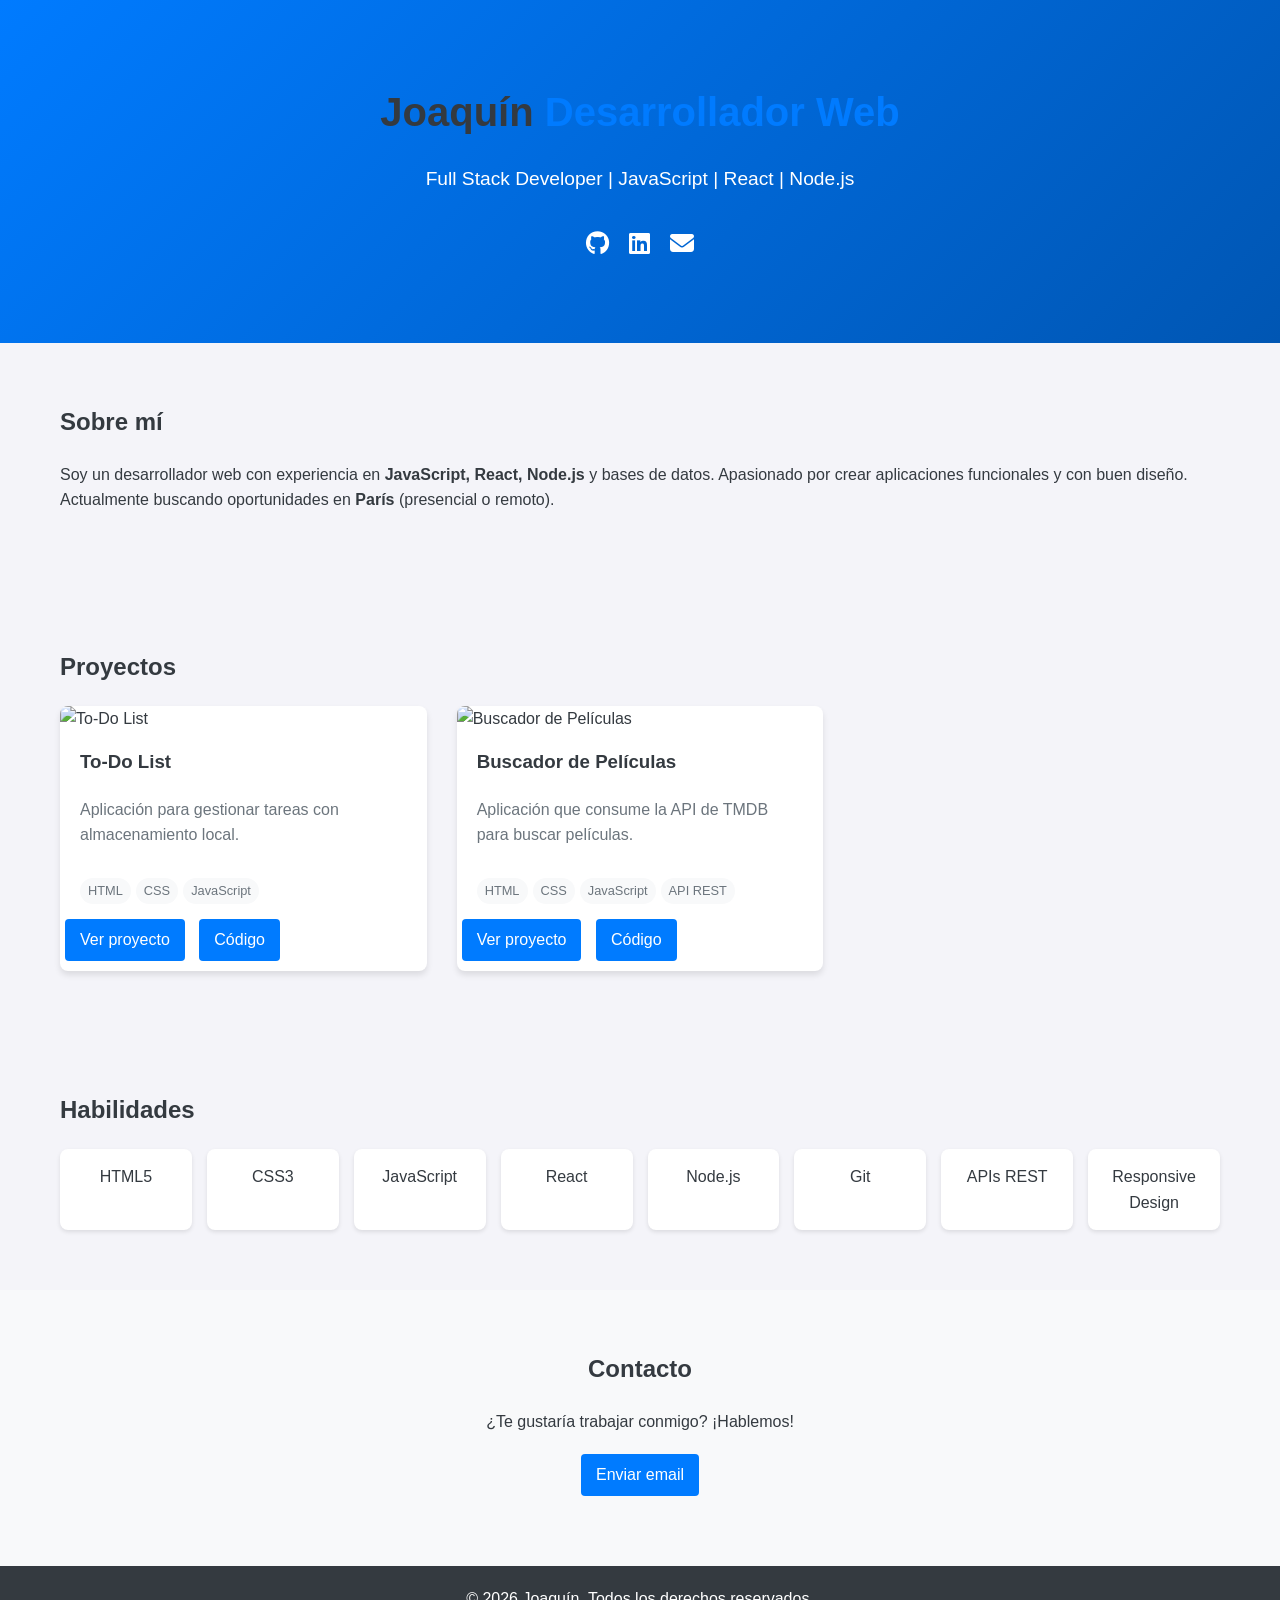
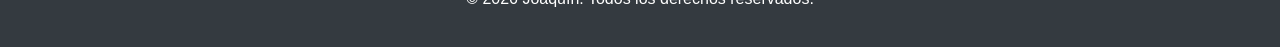
==== index.html @ b42f54ea "initial commit" ====
<!DOCTYPE html>
<html lang="es">
<head>
    <meta charset="UTF-8">
    <meta name="viewport" content="width=device-width, initial-scale=1.0">
    <title>Joaquín | Desarrollador Web</title>
    <link rel="stylesheet" href="styles/main.css">
    <link rel="stylesheet" href="https://cdnjs.cloudflare.com/ajax/libs/font-awesome/6.4.0/css/all.min.css">
</head>
<body>
    <header>
        <div class="container">
            <h1>Joaquín <span>Desarrollador Web</span></h1>
            <p>Full Stack Developer | JavaScript | React | Node.js</p>
            <div class="social-links">
                <a href="https://github.com/tu-usuario" target="_blank"><i class="fab fa-github"></i></a>
                <a href="https://linkedin.com/in/tu-perfil" target="_blank"><i class="fab fa-linkedin"></i></a>
                <a href="mailto:tu-email@example.com"><i class="fas fa-envelope"></i></a>
            </div>
        </div>
    </header>

    <section id="about" class="section">
        <div class="container">
            <h2>Sobre mí</h2>
            <p>
                Soy un desarrollador web con experiencia en <strong>JavaScript, React, Node.js</strong> y bases de datos.
                Apasionado por crear aplicaciones funcionales y con buen diseño.
                Actualmente buscando oportunidades en <strong>París</strong> (presencial o remoto).
            </p>
        </div>
    </section>

    <section id="projects" class="section">
        <div class="container">
            <h2>Proyectos</h2>
            <div class="projects-grid">
                <div class="project-card">
                    <img src="assets/todo-list-preview.jpg" alt="To-Do List">
                    <h3>To-Do List</h3>
                    <p>Aplicación para gestionar tareas con almacenamiento local.</p>
                    <div class="tech-tags">
                        <span>HTML</span>
                        <span>CSS</span>
                        <span>JavaScript</span>
                    </div>
                    <a href="projects/todo-list/index.html" class="btn" target="_blank">Ver proyecto</a>
                    <a href="https://github.com/tu-usuario/tu-repo/tree/main/projects/todo-list" class="btn" target="_blank">Código</a>
                </div>
                <div class="project-card">
                    <img src="assets/movie-search-preview.jpg" alt="Buscador de Películas">
                    <h3>Buscador de Películas</h3>
                    <p>Aplicación que consume la API de TMDB para buscar películas.</p>
                    <div class="tech-tags">
                        <span>HTML</span>
                        <span>CSS</span>
                        <span>JavaScript</span>
                        <span>API REST</span>
                    </div>
                    <a href="projects/movie-search/index.html" class="btn" target="_blank">Ver proyecto</a>
                    <a href="https://github.com/tu-usuario/tu-repo/tree/main/projects/movie-search" class="btn" target="_blank">Código</a>
                </div>
            </div>
        </div>
    </section>

    <section id="skills" class="section">
        <div class="container">
            <h2>Habilidades</h2>
            <div class="skills-grid">
                <div class="skill">HTML5</div>
                <div class="skill">CSS3</div>
                <div class="skill">JavaScript</div>
                <div class="skill">React</div>
                <div class="skill">Node.js</div>
                <div class="skill">Git</div>
                <div class="skill">APIs REST</div>
                <div class="skill">Responsive Design</div>
            </div>
        </div>
    </section>

    <section id="contact" class="section">
        <div class="container">
            <h2>Contacto</h2>
            <p>¿Te gustaría trabajar conmigo? ¡Hablemos!</p>
            <a href="mailto:tu-email@example.com" class="btn">Enviar email</a>
        </div>
    </section>

    <footer>
        <div class="container">
            <p>&copy; 2026 Joaquín. Todos los derechos reservados.</p>
        </div>
    </footer>
</body>
</html>
---- styles/main.css ----
/* Reset y variables */
:root {
    --primary-color: #007bff;
    --secondary-color: #6c757d;
    --light-color: #f8f9fa;
    --dark-color: #343a40;
    --success-color: #28a745;
}

* {
    margin: 0;
    padding: 0;
    box-sizing: border-box;
}

body {
    font-family: 'Segoe UI', Tahoma, Geneva, Verdana, sans-serif;
    line-height: 1.6;
    color: var(--dark-color);
    background-color: #f4f4f9;
}

.container {
    width: 100%;
    max-width: 1200px;
    margin: 0 auto;
    padding: 0 20px;
}

.section {
    padding: 60px 0;
}

h1, h2, h3 {
    margin-bottom: 20px;
    color: var(--dark-color);
}

h1 span {
    color: var(--primary-color);
}

p {
    margin-bottom: 15px;
}

/* Header */
header {
    background: linear-gradient(135deg, var(--primary-color), #0056b3);
    color: white;
    text-align: center;
    padding: 80px 0;
}

header h1 {
    font-size: 2.5rem;
}

header p {
    font-size: 1.2rem;
    margin-bottom: 30px;
}

.social-links {
    display: flex;
    justify-content: center;
    gap: 20px;
}

.social-links a {
    color: white;
    font-size: 1.5rem;
    transition: transform 0.3s;
}

.social-links a:hover {
    transform: translateY(-5px);
}

/* Proyectos */
.projects-grid {
    display: grid;
    grid-template-columns: repeat(auto-fill, minmax(300px, 1fr));
    gap: 30px;
}

.project-card {
    background: white;
    border-radius: 8px;
    overflow: hidden;
    box-shadow: 0 4px 6px rgba(0, 0, 0, 0.1);
    transition: transform 0.3s;
}

.project-card:hover {
    transform: translateY(-10px);
}

.project-card img {
    width: 100%;
    height: 200px;
    object-fit: cover;
}

.project-card h3 {
    padding: 15px 20px 0;
}

.project-card p {
    padding: 0 20px 15px;
    color: var(--secondary-color);
}

.tech-tags {
    display: flex;
    flex-wrap: wrap;
    gap: 5px;
    padding: 0 20px 15px;
}

.tech-tags span {
    background: var(--light-color);
    padding: 3px 8px;
    border-radius: 20px;
    font-size: 0.8rem;
    color: var(--secondary-color);
}

.btn {
    display: inline-block;
    background: var(--primary-color);
    color: white;
    padding: 8px 15px;
    border-radius: 4px;
    text-decoration: none;
    margin: 0 5px 10px;
    transition: background 0.3s;
}

.btn:hover {
    background: #0056b3;
}

/* Habilidades */
.skills-grid {
    display: grid;
    grid-template-columns: repeat(auto-fill, minmax(120px, 1fr));
    gap: 15px;
}

.skill {
    background: white;
    padding: 15px;
    border-radius: 8px;
    text-align: center;
    box-shadow: 0 2px 4px rgba(0, 0, 0, 0.1);
    transition: transform 0.3s;
}

.skill:hover {
    transform: scale(1.05);
}

/* Contacto */
#contact {
    text-align: center;
    background: var(--light-color);
}

#contact p {
    margin-bottom: 20px;
}

/* Footer */
footer {
    text-align: center;
    padding: 20px 0;
    background: var(--dark-color);
    color: white;
}
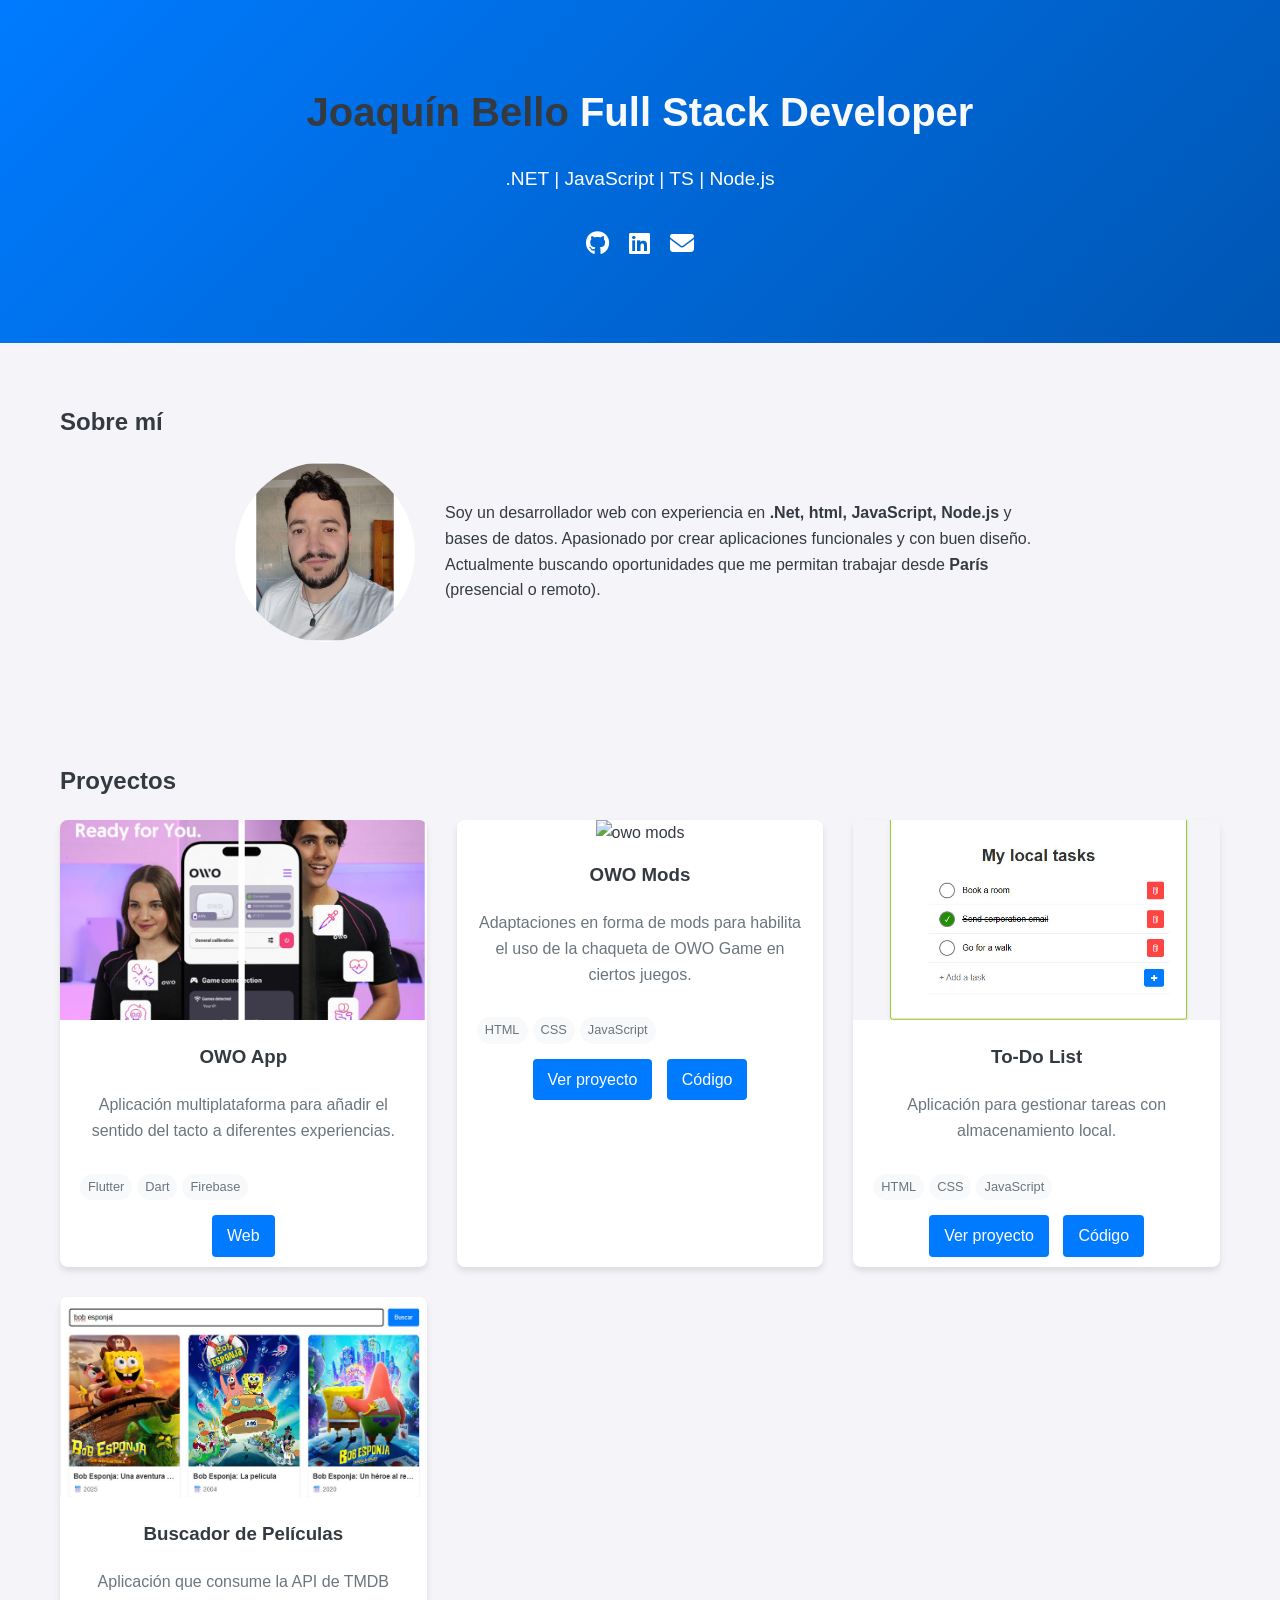
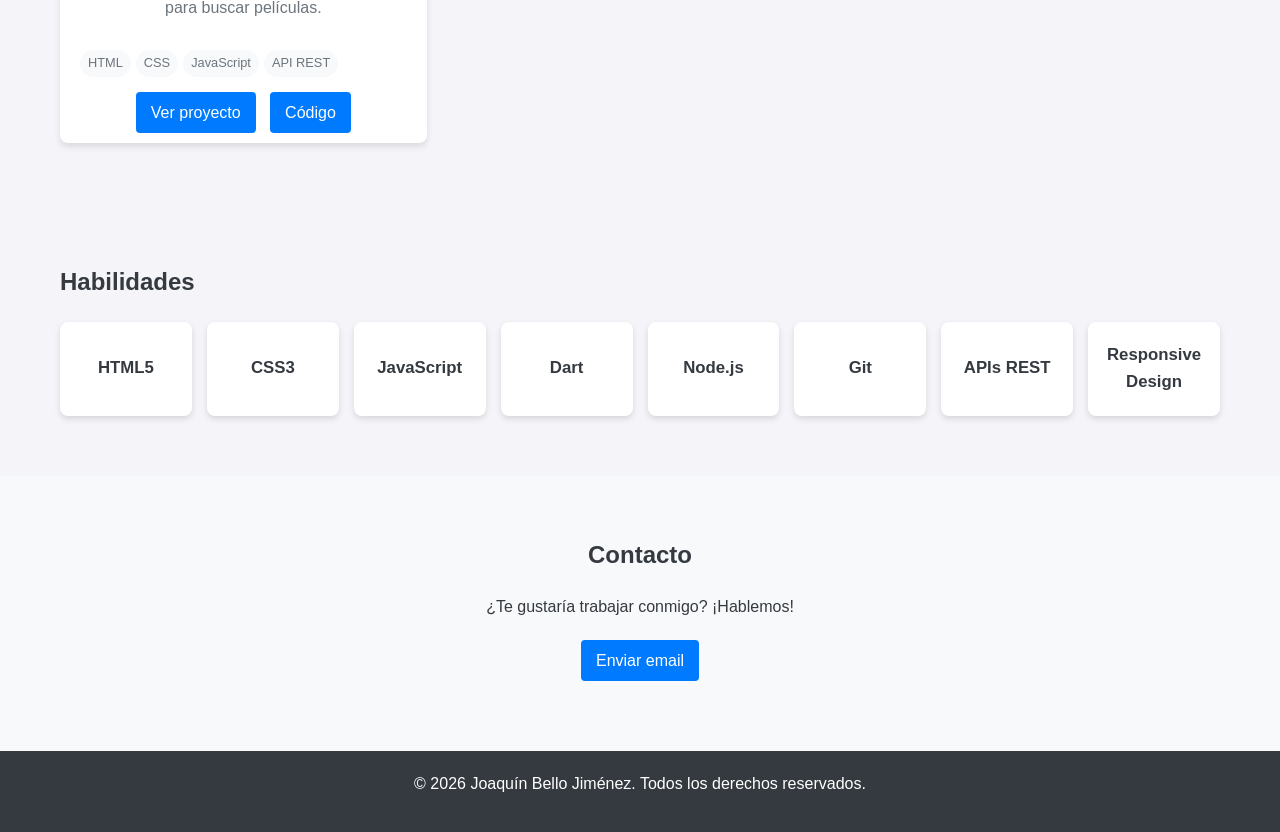
==== commit 44ce69af: "feat: include images" ====
--- a/index.html
+++ b/index.html
@@ -10,11 +10,11 @@
 <body>
     <header>
         <div class="container">
-            <h1>Joaquín <span>Desarrollador Web</span></h1>
-            <p>Full Stack Developer | JavaScript | React | Node.js</p>
+            <h1>Joaquín Bello <span>Full Stack Developer</span></h1>
+            <p>.NET | JavaScript | TS | Node.js</p>
             <div class="social-links">
-                <a href="https://github.com/tu-usuario" target="_blank"><i class="fab fa-github"></i></a>
-                <a href="https://linkedin.com/in/tu-perfil" target="_blank"><i class="fab fa-linkedin"></i></a>
+                <a href="https://github.com/JoaquinBelloJimenez" target="_blank"><i class="fab fa-github"></i></a>
+                <a href="https://www.linkedin.com/in/joaqu%C3%ADn-bello-jim%C3%A9nez-161103175/" target="_blank"><i class="fab fa-linkedin"></i></a>
                 <a href="mailto:tu-email@example.com"><i class="fas fa-envelope"></i></a>
             </div>
         </div>
@@ -23,11 +23,14 @@
     <section id="about" class="section">
         <div class="container">
             <h2>Sobre mí</h2>
-            <p>
-                Soy un desarrollador web con experiencia en <strong>JavaScript, React, Node.js</strong> y bases de datos.
-                Apasionado por crear aplicaciones funcionales y con buen diseño.
-                Actualmente buscando oportunidades en <strong>París</strong> (presencial o remoto).
-            </p>
+            <div class="about-content">
+                <img src="assets/profile-pic.png" alt="OWO App">
+                <p>
+                    Soy un desarrollador web con experiencia en <strong>.Net, html, JavaScript, Node.js</strong> y bases de datos.
+                    Apasionado por crear aplicaciones funcionales y con buen diseño.
+                    Actualmente buscando oportunidades que me permitan trabajar desde <strong>París</strong> (presencial o remoto).
+                </p>
+            </div>
         </div>
     </section>
 
@@ -35,6 +38,29 @@
         <div class="container">
             <h2>Proyectos</h2>
             <div class="projects-grid">
+                <div class="project-card">
+                    <img src="assets/owo-app-preview.jpg" alt="owo app">
+                    <h3>OWO App</h3>
+                    <p>Aplicación multiplataforma para añadir el sentido del tacto a diferentes experiencias.</p>
+                    <div class="tech-tags">
+                        <span>Flutter</span>
+                        <span>Dart</span>
+                        <span>Firebase</span>
+                    </div>
+                    <a href="https://owogame.com/" class="btn" target="_blank">Web</a>
+                </div>
+                <div class="project-card">
+                    <img src="assets/owo-mods-preview.jpg" alt="owo mods">
+                    <h3>OWO Mods</h3>
+                    <p>Adaptaciones en forma de mods para habilita el uso de la chaqueta de OWO Game en ciertos juegos.</p>
+                    <div class="tech-tags">
+                        <span>HTML</span>
+                        <span>CSS</span>
+                        <span>JavaScript</span>
+                    </div>
+                    <a href="projects/todo-list/index.html" class="btn" target="_blank">Ver proyecto</a>
+                    <a href="https://github.com/OWODevelopers" class="btn" target="_blank">Código</a>
+                </div>
                 <div class="project-card">
                     <img src="assets/todo-list-preview.jpg" alt="To-Do List">
                     <h3>To-Do List</h3>
@@ -71,7 +97,7 @@
                 <div class="skill">HTML5</div>
                 <div class="skill">CSS3</div>
                 <div class="skill">JavaScript</div>
-                <div class="skill">React</div>
+                <div class="skill">Dart</div>
                 <div class="skill">Node.js</div>
                 <div class="skill">Git</div>
                 <div class="skill">APIs REST</div>
@@ -89,9 +115,9 @@
     </section>
 
     <footer>
-        <div class="container">
-            <p>&copy; 2026 Joaquín. Todos los derechos reservados.</p>
-        </div>
+        <address>
+            <p>&copy; 2026 Joaquín Bello Jiménez. Todos los derechos reservados.</p>
+        </address>
     </footer>
 </body>
 </html>
--- a/styles/main.css
+++ b/styles/main.css
@@ -37,7 +37,13 @@
 }
 
 h1 span {
-    color: var(--primary-color);
+    color: var(--light-color);
+}
+
+@media (max-width: 600px) {
+    header h1 span {
+        display: block;
+    }
 }
 
 p {
@@ -75,6 +81,34 @@
 
 .social-links a:hover {
     transform: translateY(-5px);
+}
+
+/* Sobre mí */
+#about .about-content {
+    display: flex;
+    align-items: center;
+    justify-content: center;
+    gap: 30px;
+}
+
+#about .about-content img {
+    width: 180px;
+    height: 180px;
+    border-radius: 50%;
+    object-fit: cover;
+    flex-shrink: 0;
+}
+
+#about .about-content p {
+    margin: 0;
+    max-width: 600px;
+}
+
+@media (max-width: 600px) {
+    #about .about-content {
+        flex-direction: column;
+        text-align: center;
+    }
 }
 
 /* Proyectos */
@@ -90,6 +124,7 @@
     overflow: hidden;
     box-shadow: 0 4px 6px rgba(0, 0, 0, 0.1);
     transition: transform 0.3s;
+    text-align: center;
 }
 
 .project-card:hover {
@@ -150,11 +185,18 @@
 
 .skill {
     background: white;
-    padding: 15px;
+    padding: 20px 15px;
     border-radius: 8px;
     text-align: center;
-    box-shadow: 0 2px 4px rgba(0, 0, 0, 0.1);
-    transition: transform 0.3s;
+    font-weight: 600;
+    font-size: 1.05rem;
+    color: var(--dark-color);
+    box-shadow: 0 3px 6px rgba(0, 0, 0, 0.12);
+    transition: transform 0.3s, box-shadow 0.3s;
+    display: flex;
+    align-items: center;
+    justify-content: center;
+    min-height: 80px;
 }
 
 .skill:hover {
@@ -177,4 +219,8 @@
     padding: 20px 0;
     background: var(--dark-color);
     color: white;
+}
+
+address{
+    font-style: normal;
 }
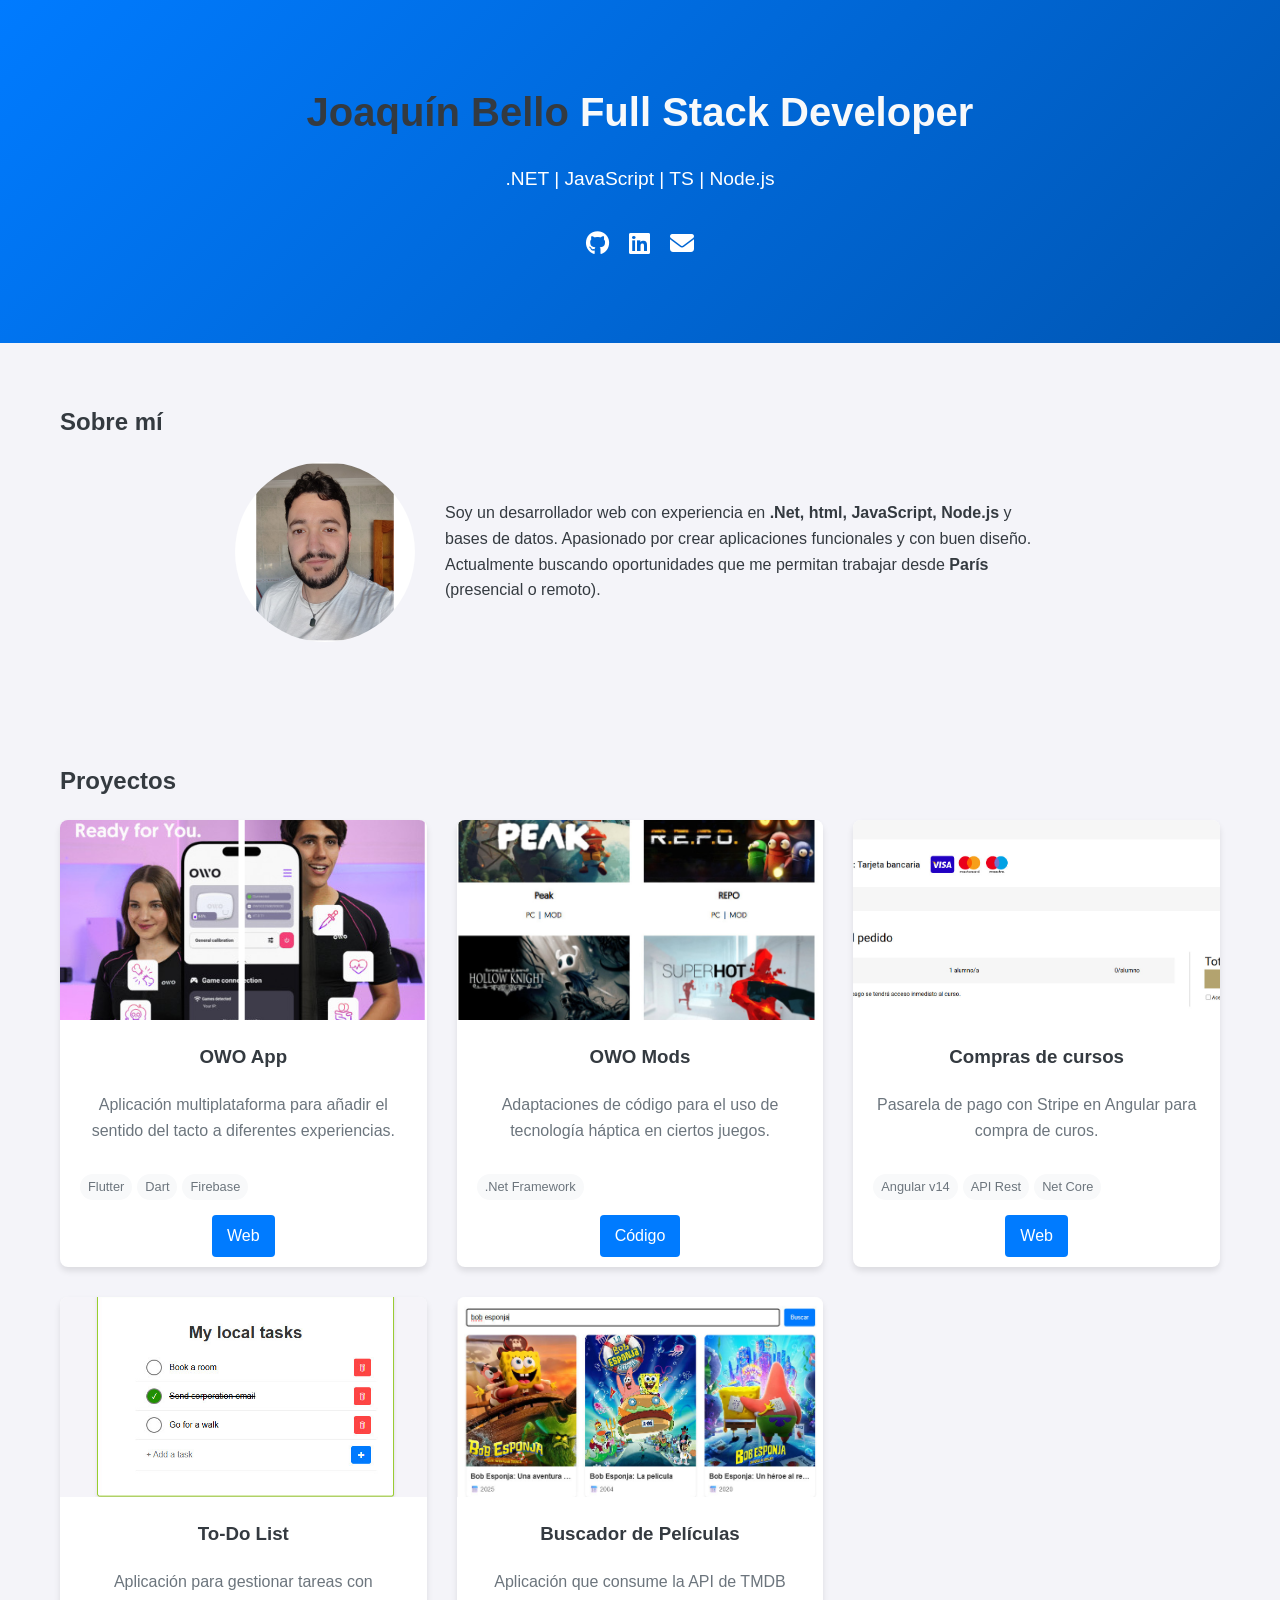
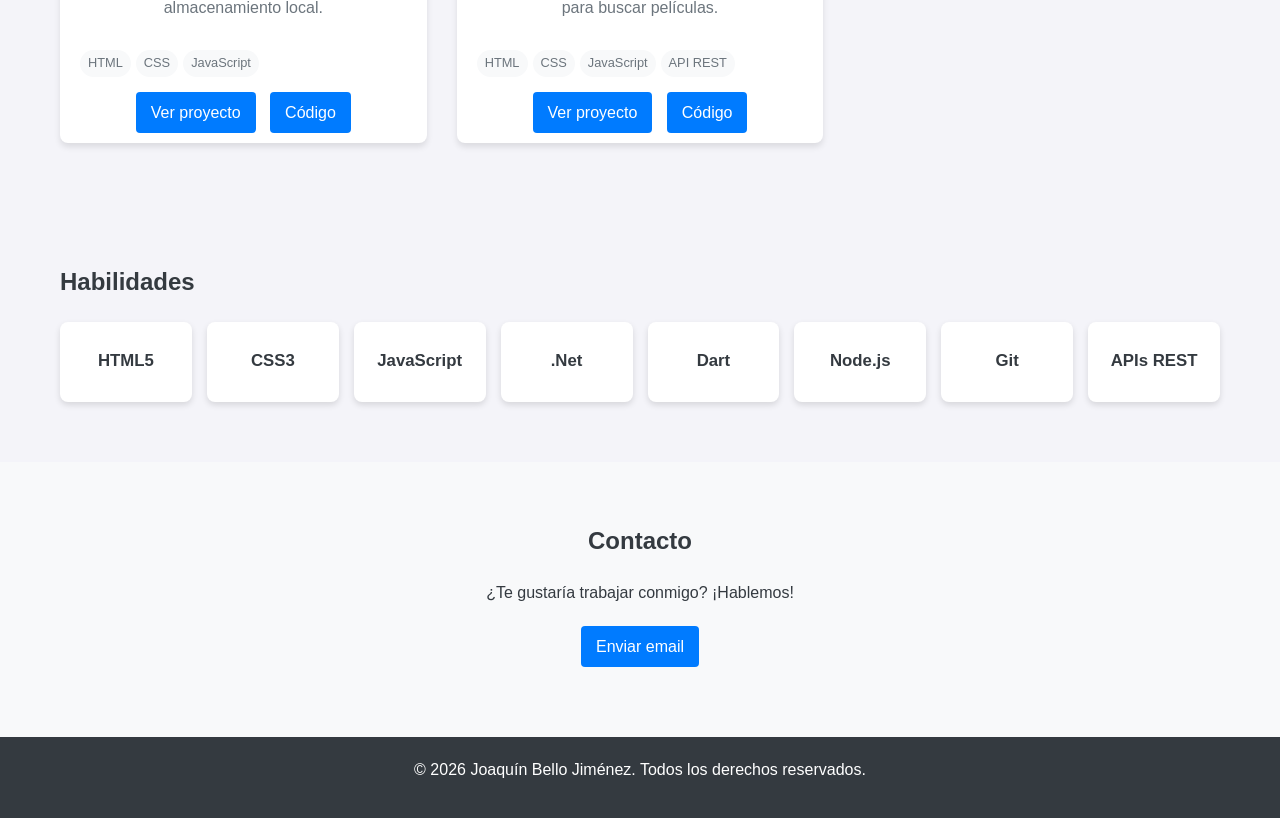
==== commit a488c758: "chore: add more projects" ====
--- a/index.html
+++ b/index.html
@@ -52,14 +52,22 @@
                 <div class="project-card">
                     <img src="assets/owo-mods-preview.jpg" alt="owo mods">
                     <h3>OWO Mods</h3>
-                    <p>Adaptaciones en forma de mods para habilita el uso de la chaqueta de OWO Game en ciertos juegos.</p>
+                    <p>Adaptaciones de código para el uso de tecnología háptica en ciertos juegos.</p>
                     <div class="tech-tags">
-                        <span>HTML</span>
-                        <span>CSS</span>
-                        <span>JavaScript</span>
+                        <span>.Net Framework</span>
                     </div>
-                    <a href="projects/todo-list/index.html" class="btn" target="_blank">Ver proyecto</a>
                     <a href="https://github.com/OWODevelopers" class="btn" target="_blank">Código</a>
+                </div>
+                <div class="project-card">
+                    <img src="assets/digital-preventor-preview.jpg" alt="digital preventor">
+                    <h3>Compras de cursos</h3>
+                    <p>Pasarela de pago con Stripe en Angular para compra de curos.</p>
+                    <div class="tech-tags">
+                        <span>Angular v14</span>
+                        <span>API Rest</span>
+                        <span>Net Core</span>
+                    </div>
+                    <a href="https://www.digitalpreventor.com" class="btn" target="_blank">Web</a>
                 </div>
                 <div class="project-card">
                     <img src="assets/todo-list-preview.jpg" alt="To-Do List">
@@ -97,11 +105,11 @@
                 <div class="skill">HTML5</div>
                 <div class="skill">CSS3</div>
                 <div class="skill">JavaScript</div>
+                <div class="skill">.Net</div>
                 <div class="skill">Dart</div>
                 <div class="skill">Node.js</div>
                 <div class="skill">Git</div>
                 <div class="skill">APIs REST</div>
-                <div class="skill">Responsive Design</div>
             </div>
         </div>
     </section>
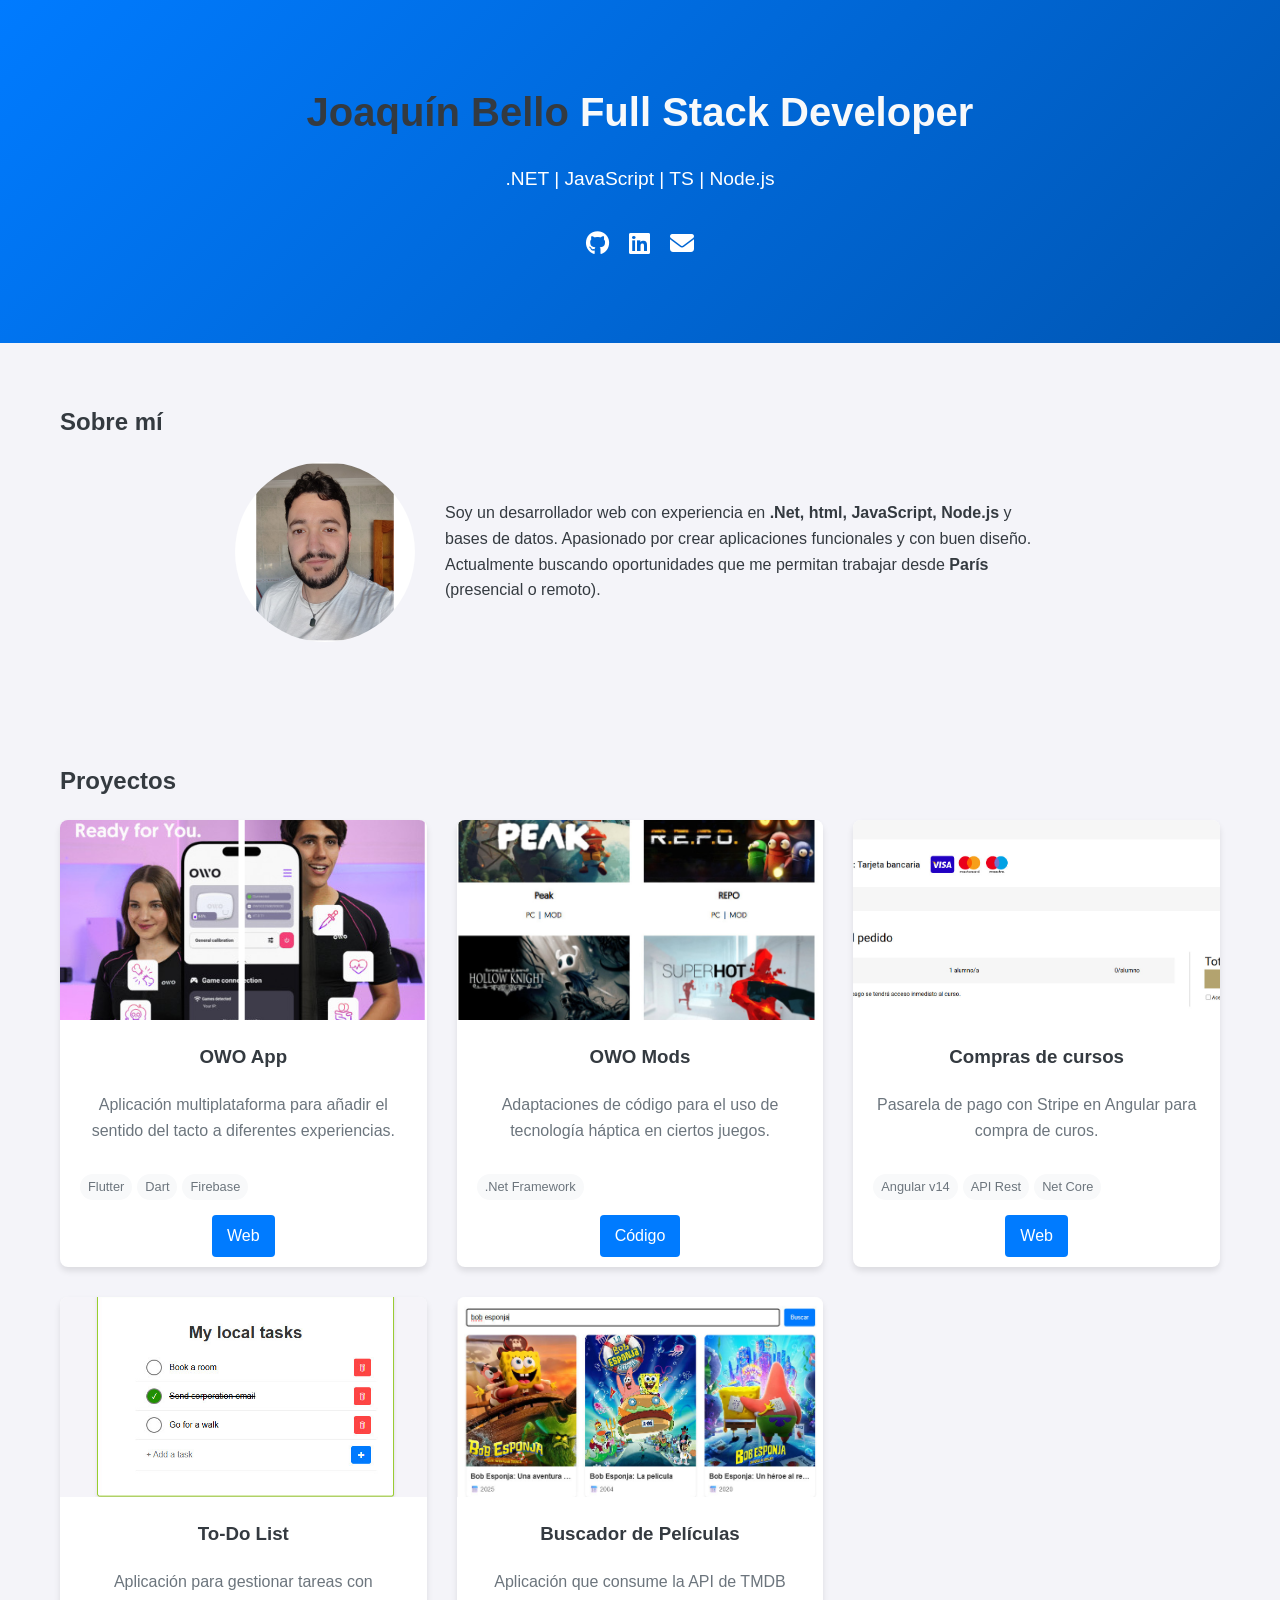
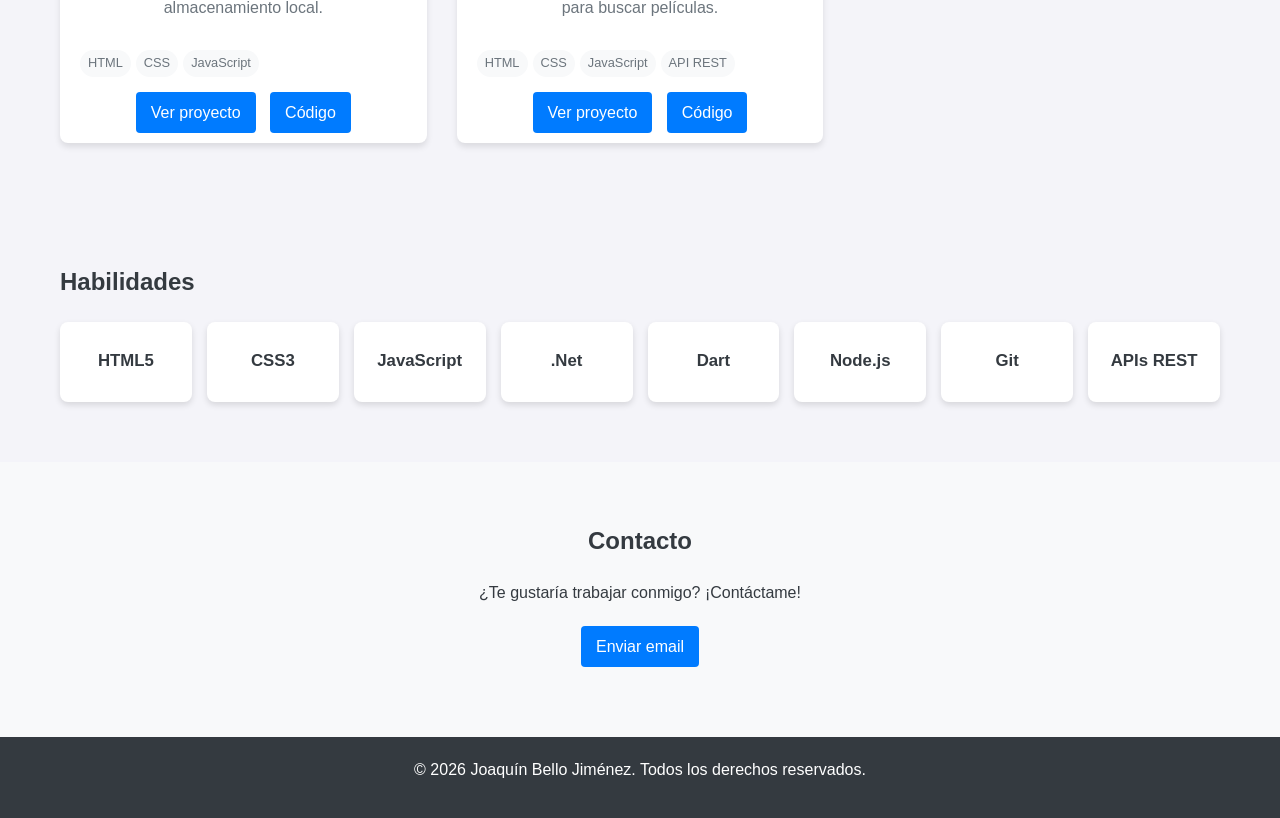
==== commit 8089ac9d: "chore: add email" ====
--- a/index.html
+++ b/index.html
@@ -15,7 +15,7 @@
             <div class="social-links">
                 <a href="https://github.com/JoaquinBelloJimenez" target="_blank"><i class="fab fa-github"></i></a>
                 <a href="https://www.linkedin.com/in/joaqu%C3%ADn-bello-jim%C3%A9nez-161103175/" target="_blank"><i class="fab fa-linkedin"></i></a>
-                <a href="mailto:tu-email@example.com"><i class="fas fa-envelope"></i></a>
+                <a href="mailto:joaquinbj@proton.me"><i class="fas fa-envelope"></i></a>
             </div>
         </div>
     </header>
@@ -117,8 +117,8 @@
     <section id="contact" class="section">
         <div class="container">
             <h2>Contacto</h2>
-            <p>¿Te gustaría trabajar conmigo? ¡Hablemos!</p>
-            <a href="mailto:tu-email@example.com" class="btn">Enviar email</a>
+            <p>¿Te gustaría trabajar conmigo? ¡Contáctame!</p>
+            <a href="mailto:joaquinbj@proton.me" class="btn">Enviar email</a>
         </div>
     </section>
 
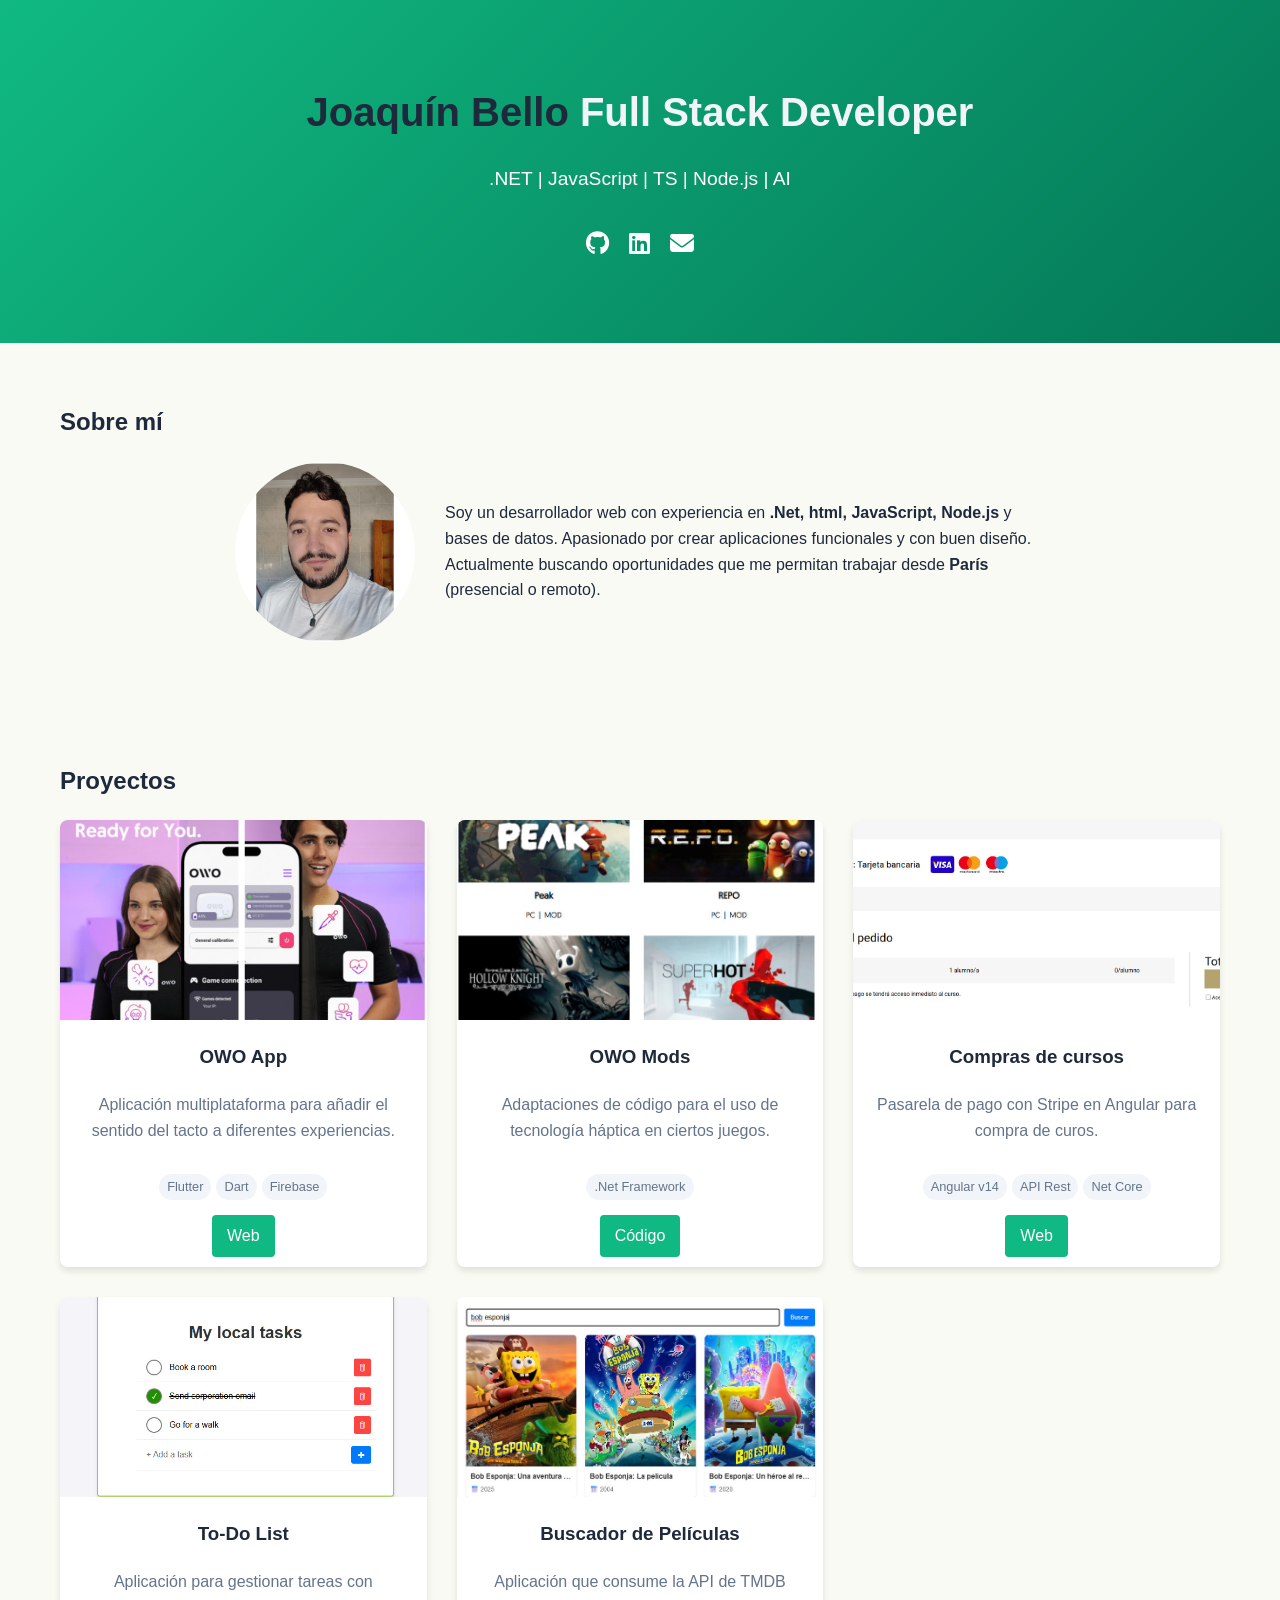
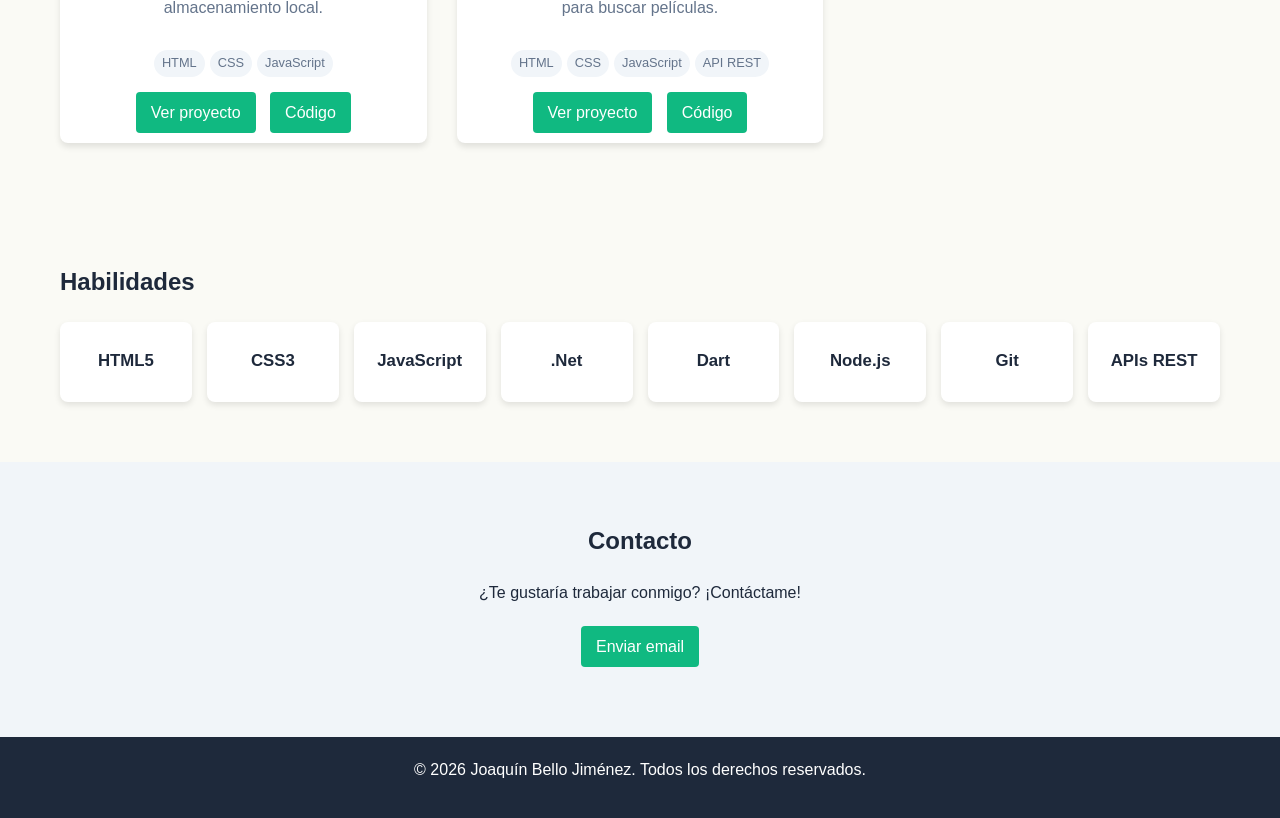
==== commit 72df6e02: "feat: aria and style update" ====
--- a/index.html
+++ b/index.html
@@ -1,131 +1,143 @@
 <!DOCTYPE html>
 <html lang="es">
+
 <head>
     <meta charset="UTF-8">
     <meta name="viewport" content="width=device-width, initial-scale=1.0">
+    <meta name="description"
+        content="Portfolio de Joaquín, desarrollador web especializado en JavaScript, React y Node.js.">
+    <meta name="keywords" content="desarrollador web, JavaScript, React, Node.js, portfolio">
     <title>Joaquín | Desarrollador Web</title>
     <link rel="stylesheet" href="styles/main.css">
     <link rel="stylesheet" href="https://cdnjs.cloudflare.com/ajax/libs/font-awesome/6.4.0/css/all.min.css">
 </head>
+
 <body>
-    <header>
+    <header role="banner">
         <div class="container">
             <h1>Joaquín Bello <span>Full Stack Developer</span></h1>
-            <p>.NET | JavaScript | TS | Node.js</p>
-            <div class="social-links">
-                <a href="https://github.com/JoaquinBelloJimenez" target="_blank"><i class="fab fa-github"></i></a>
-                <a href="https://www.linkedin.com/in/joaqu%C3%ADn-bello-jim%C3%A9nez-161103175/" target="_blank"><i class="fab fa-linkedin"></i></a>
-                <a href="mailto:joaquinbj@proton.me"><i class="fas fa-envelope"></i></a>
+            <p>.NET | JavaScript | TS | Node.js | AI</p>
+            <div class="social-links" aria-label="Redes sociales">
+                <a href="https://github.com/JoaquinBelloJimenez" target="_blank" rel="noopener noreferrer" aria-label="GitHub"><i class="fab fa-github" aria-hidden="true"></i></a>
+                <a href="https://www.linkedin.com/in/joaqu%C3%ADn-bello-jim%C3%A9nez-161103175/" target="_blank" rel="noopener noreferrer" aria-label="LinkedIn"><i class="fab fa-linkedin" aria-hidden="true"></i></a>
+                <a href="mailto:joaquinbj@proton.me" aria-label="Enviar correo"><i class="fas fa-envelope" aria-hidden="true"></i></a>
             </div>
         </div>
     </header>
 
-    <section id="about" class="section">
-        <div class="container">
-            <h2>Sobre mí</h2>
-            <div class="about-content">
-                <img src="assets/profile-pic.png" alt="OWO App">
-                <p>
-                    Soy un desarrollador web con experiencia en <strong>.Net, html, JavaScript, Node.js</strong> y bases de datos.
-                    Apasionado por crear aplicaciones funcionales y con buen diseño.
-                    Actualmente buscando oportunidades que me permitan trabajar desde <strong>París</strong> (presencial o remoto).
-                </p>
-            </div>
-        </div>
-    </section>
-
-    <section id="projects" class="section">
-        <div class="container">
-            <h2>Proyectos</h2>
-            <div class="projects-grid">
-                <div class="project-card">
-                    <img src="assets/owo-app-preview.jpg" alt="owo app">
-                    <h3>OWO App</h3>
-                    <p>Aplicación multiplataforma para añadir el sentido del tacto a diferentes experiencias.</p>
-                    <div class="tech-tags">
-                        <span>Flutter</span>
-                        <span>Dart</span>
-                        <span>Firebase</span>
-                    </div>
-                    <a href="https://owogame.com/" class="btn" target="_blank">Web</a>
-                </div>
-                <div class="project-card">
-                    <img src="assets/owo-mods-preview.jpg" alt="owo mods">
-                    <h3>OWO Mods</h3>
-                    <p>Adaptaciones de código para el uso de tecnología háptica en ciertos juegos.</p>
-                    <div class="tech-tags">
-                        <span>.Net Framework</span>
-                    </div>
-                    <a href="https://github.com/OWODevelopers" class="btn" target="_blank">Código</a>
-                </div>
-                <div class="project-card">
-                    <img src="assets/digital-preventor-preview.jpg" alt="digital preventor">
-                    <h3>Compras de cursos</h3>
-                    <p>Pasarela de pago con Stripe en Angular para compra de curos.</p>
-                    <div class="tech-tags">
-                        <span>Angular v14</span>
-                        <span>API Rest</span>
-                        <span>Net Core</span>
-                    </div>
-                    <a href="https://www.digitalpreventor.com" class="btn" target="_blank">Web</a>
-                </div>
-                <div class="project-card">
-                    <img src="assets/todo-list-preview.jpg" alt="To-Do List">
-                    <h3>To-Do List</h3>
-                    <p>Aplicación para gestionar tareas con almacenamiento local.</p>
-                    <div class="tech-tags">
-                        <span>HTML</span>
-                        <span>CSS</span>
-                        <span>JavaScript</span>
-                    </div>
-                    <a href="projects/todo-list/index.html" class="btn" target="_blank">Ver proyecto</a>
-                    <a href="https://github.com/tu-usuario/tu-repo/tree/main/projects/todo-list" class="btn" target="_blank">Código</a>
-                </div>
-                <div class="project-card">
-                    <img src="assets/movie-search-preview.jpg" alt="Buscador de Películas">
-                    <h3>Buscador de Películas</h3>
-                    <p>Aplicación que consume la API de TMDB para buscar películas.</p>
-                    <div class="tech-tags">
-                        <span>HTML</span>
-                        <span>CSS</span>
-                        <span>JavaScript</span>
-                        <span>API REST</span>
-                    </div>
-                    <a href="projects/movie-search/index.html" class="btn" target="_blank">Ver proyecto</a>
-                    <a href="https://github.com/tu-usuario/tu-repo/tree/main/projects/movie-search" class="btn" target="_blank">Código</a>
+    <main>
+        <section id="about" class="section" aria-labelledby="about-heading">
+            <div class="container">
+                <h2 id="about-heading">Sobre mí</h2>
+                <div class="about-content">
+                    <img src="assets/profile-pic.png" alt="Joaquín Bello">
+                    <p>
+                        Soy un desarrollador web con experiencia en <strong>.Net, html, JavaScript, Node.js</strong> y bases
+                        de datos.
+                        Apasionado por crear aplicaciones funcionales y con buen diseño.
+                        Actualmente buscando oportunidades que me permitan trabajar desde <strong>París</strong> (presencial
+                        o remoto).
+                    </p>
                 </div>
             </div>
-        </div>
-    </section>
+        </section>
 
-    <section id="skills" class="section">
-        <div class="container">
-            <h2>Habilidades</h2>
-            <div class="skills-grid">
-                <div class="skill">HTML5</div>
-                <div class="skill">CSS3</div>
-                <div class="skill">JavaScript</div>
-                <div class="skill">.Net</div>
-                <div class="skill">Dart</div>
-                <div class="skill">Node.js</div>
-                <div class="skill">Git</div>
-                <div class="skill">APIs REST</div>
+        <section id="projects" class="section" aria-labelledby="projects-heading">
+            <div class="container">
+                <h2 id="projects-heading">Proyectos</h2>
+                <div class="projects-grid">
+                    <article class="project-card">
+                        <img src="assets/owo-app-preview.jpg" alt="owo app">
+                        <h3>OWO App</h3>
+                        <p>Aplicación multiplataforma para añadir el sentido del tacto a diferentes experiencias.</p>
+                        <div class="tech-tags">
+                            <span>Flutter</span>
+                            <span>Dart</span>
+                            <span>Firebase</span>
+                        </div>
+                        <a href="https://owogame.com/" class="btn" target="_blank" rel="noopener noreferrer">Web</a>
+                    </article>
+                    <article class="project-card">
+                        <img src="assets/owo-mods-preview.jpg" alt="owo mods">
+                        <h3>OWO Mods</h3>
+                        <p>Adaptaciones de código para el uso de tecnología háptica en ciertos juegos.</p>
+                        <div class="tech-tags">
+                            <span>.Net Framework</span>
+                        </div>
+                        <a href="https://github.com/OWODevelopers" class="btn" target="_blank" rel="noopener noreferrer">Código</a>
+                    </article>
+                    <article class="project-card">
+                        <img src="assets/digital-preventor-preview.jpg" alt="digital preventor">
+                        <h3>Compras de cursos</h3>
+                        <p>Pasarela de pago con Stripe en Angular para compra de curos.</p>
+                        <div class="tech-tags">
+                            <span>Angular v14</span>
+                            <span>API Rest</span>
+                            <span>Net Core</span>
+                        </div>
+                        <a href="https://www.digitalpreventor.com" class="btn" target="_blank" rel="noopener noreferrer">Web</a>
+                    </article>
+                    <article class="project-card">
+                        <img src="assets/todo-list-preview.jpg" alt="To-Do List">
+                        <h3>To-Do List</h3>
+                        <p>Aplicación para gestionar tareas con almacenamiento local.</p>
+                        <div class="tech-tags">
+                            <span>HTML</span>
+                            <span>CSS</span>
+                            <span>JavaScript</span>
+                        </div>
+                        <a href="projects/todo-list/index.html" class="btn" target="_blank" rel="noopener noreferrer">Ver proyecto</a>
+                        <a href="https://github.com/tu-usuario/tu-repo/tree/main/projects/todo-list" class="btn"
+                            target="_blank" rel="noopener noreferrer">Código</a>
+                    </article>
+                    <article class="project-card">
+                        <img src="assets/movie-search-preview.jpg" alt="Buscador de Películas">
+                        <h3>Buscador de Películas</h3>
+                        <p>Aplicación que consume la API de TMDB para buscar películas.</p>
+                        <div class="tech-tags">
+                            <span>HTML</span>
+                            <span>CSS</span>
+                            <span>JavaScript</span>
+                            <span>API REST</span>
+                        </div>
+                        <a href="projects/movie-search/index.html" class="btn" target="_blank" rel="noopener noreferrer">Ver proyecto</a>
+                        <a href="https://github.com/tu-usuario/tu-repo/tree/main/projects/movie-search" class="btn"
+                            target="_blank" rel="noopener noreferrer">Código</a>
+                    </article>
+                </div>
             </div>
-        </div>
-    </section>
+        </section>
 
-    <section id="contact" class="section">
-        <div class="container">
-            <h2>Contacto</h2>
-            <p>¿Te gustaría trabajar conmigo? ¡Contáctame!</p>
-            <a href="mailto:joaquinbj@proton.me" class="btn">Enviar email</a>
-        </div>
-    </section>
+        <section id="skills" class="section" aria-labelledby="skills-heading">
+            <div class="container">
+                <h2 id="skills-heading">Habilidades</h2>
+                <div class="skills-grid">
+                    <div class="skill">HTML5</div>
+                    <div class="skill">CSS3</div>
+                    <div class="skill">JavaScript</div>
+                    <div class="skill">.Net</div>
+                    <div class="skill">Dart</div>
+                    <div class="skill">Node.js</div>
+                    <div class="skill">Git</div>
+                    <div class="skill">APIs REST</div>
+                </div>
+            </div>
+        </section>
 
-    <footer>
+        <section id="contact" class="section" aria-labelledby="contact-heading">
+            <div class="container">
+                <h2 id="contact-heading">Contacto</h2>
+                <p>¿Te gustaría trabajar conmigo? ¡Contáctame!</p>
+                <a href="mailto:joaquinbj@proton.me" class="btn">Enviar email</a>
+            </div>
+        </section>
+    </main>
+
+    <footer role="contentinfo">
         <address>
             <p>&copy; 2026 Joaquín Bello Jiménez. Todos los derechos reservados.</p>
         </address>
     </footer>
 </body>
-</html>+
+</html>
--- a/styles/main.css
+++ b/styles/main.css
@@ -1,9 +1,8 @@
-/* Reset y variables */
 :root {
-    --primary-color: #007bff;
-    --secondary-color: #6c757d;
-    --light-color: #f8f9fa;
-    --dark-color: #343a40;
+    --primary-color: #10b981;
+    --secondary-color: #64748b;
+    --light-color: #f1f5f9;
+    --dark-color: #1e293b;
     --success-color: #28a745;
 }
 
@@ -17,7 +16,7 @@
     font-family: 'Segoe UI', Tahoma, Geneva, Verdana, sans-serif;
     line-height: 1.6;
     color: var(--dark-color);
-    background-color: #f4f4f9;
+    background-color: #fafaf5;
 }
 
 .container {
@@ -50,9 +49,8 @@
     margin-bottom: 15px;
 }
 
-/* Header */
 header {
-    background: linear-gradient(135deg, var(--primary-color), #0056b3);
+    background: linear-gradient(135deg, var(--primary-color), #047857);
     color: white;
     text-align: center;
     padding: 80px 0;
@@ -83,7 +81,6 @@
     transform: translateY(-5px);
 }
 
-/* Sobre mí */
 #about .about-content {
     display: flex;
     align-items: center;
@@ -111,7 +108,6 @@
     }
 }
 
-/* Proyectos */
 .projects-grid {
     display: grid;
     grid-template-columns: repeat(auto-fill, minmax(300px, 1fr));
@@ -151,6 +147,7 @@
     flex-wrap: wrap;
     gap: 5px;
     padding: 0 20px 15px;
+    justify-content: center;
 }
 
 .tech-tags span {
@@ -173,10 +170,9 @@
 }
 
 .btn:hover {
-    background: #0056b3;
-}
-
-/* Habilidades */
+    background: #059669;
+}
+
 .skills-grid {
     display: grid;
     grid-template-columns: repeat(auto-fill, minmax(120px, 1fr));
@@ -191,7 +187,7 @@
     font-weight: 600;
     font-size: 1.05rem;
     color: var(--dark-color);
-    box-shadow: 0 3px 6px rgba(0, 0, 0, 0.12);
+    box-shadow: 0 3px 6px rgba(0, 0, 0, 0.1);
     transition: transform 0.3s, box-shadow 0.3s;
     display: flex;
     align-items: center;
@@ -203,7 +199,6 @@
     transform: scale(1.05);
 }
 
-/* Contacto */
 #contact {
     text-align: center;
     background: var(--light-color);
@@ -213,7 +208,6 @@
     margin-bottom: 20px;
 }
 
-/* Footer */
 footer {
     text-align: center;
     padding: 20px 0;
@@ -221,6 +215,6 @@
     color: white;
 }
 
-address{
+address {
     font-style: normal;
-}+}
